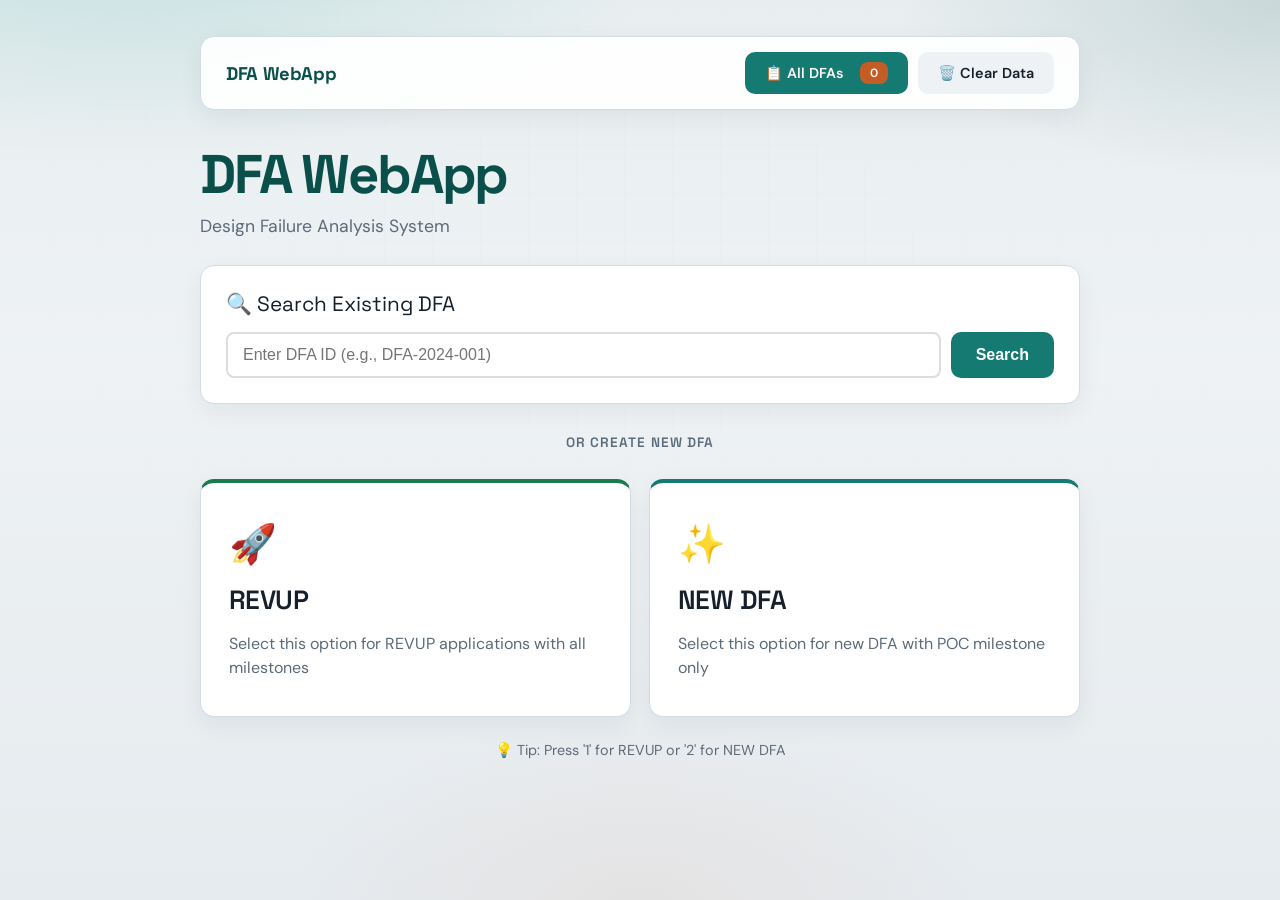
==== index.html @ c3fc1d06 "Add files via upload" ====
<!DOCTYPE html>
<html lang="en">
<head>
    <meta charset="UTF-8">
    <meta name="viewport" content="width=device-width, initial-scale=1.0">
    <link rel="preconnect" href="https://fonts.googleapis.com">
    <link rel="preconnect" href="https://fonts.gstatic.com" crossorigin>
    <link href="https://fonts.googleapis.com/css2?family=DM+Sans:ital,opsz,wght@0,9..40,400;0,9..40,500;0,9..40,600;0,9..40,700;1,9..40,400&family=Space+Grotesk:wght@500;600;700&display=swap" rel="stylesheet">
    <link rel="stylesheet" href="theme.css">

    <title>DFA WebApp - Selection</title>
    
    <style>
        * {
            margin: 0;
            padding: 0;
            box-sizing: border-box;
        }

        body {
            font-family: 'DM Sans', sans-serif;
            background: linear-gradient(145deg, #083B37 0%, #147A72 55%, #1A9B8E 100%);
            min-height: 100vh;
            display: flex;
            justify-content: center;
            align-items: center;
            padding: 20px;
        }

        .container {
            max-width: 900px;
            width: 100%;
        }

        /* Top Navigation Bar */
        .top-nav {
            background: white;
            padding: 15px 25px;
            border-radius: 15px;
            margin-bottom: 20px;
            box-shadow: 0 5px 15px rgba(0, 0, 0, 0.2);
            display: flex;
            justify-content: space-between;
            align-items: center;
            animation: fadeInDown 0.6s ease;
        }

        .nav-brand {
            font-size: 1.2rem;
            font-weight: 700;
            color: #147A72;
            display: flex;
            align-items: center;
            gap: 8px;
        }

        .nav-buttons {
            display: flex;
            gap: 10px;
        }

        .nav-btn {
            padding: 10px 20px;
            background: #147A72;
            color: white;
            border: none;
            border-radius: 8px;
            cursor: pointer;
            font-weight: 600;
            font-size: 0.9rem;
            transition: all 0.3s ease;
            display: inline-flex;
            align-items: center;
            gap: 8px;
            text-decoration: none;
        }

        .nav-btn:hover {
            background: #0F6660;
            transform: translateY(-2px);
            box-shadow: 0 5px 15px rgba(20, 122, 114, 0.3);
        }

        .nav-btn.secondary {
            background: #f1f1f1;
            color: #333;
        }

        .nav-btn.secondary:hover {
            background: #e0e0e0;
        }

        .header {
            text-align: center;
            color: white;
            margin-bottom: 50px;
            animation: fadeInDown 0.8s ease;
        }

        .header h1 {
            font-size: 3rem;
            margin-bottom: 10px;
            text-shadow: 2px 2px 4px rgba(0, 0, 0, 0.3);
        }

        .subtitle {
            font-size: 1.2rem;
            opacity: 0.9;
        }

        /* Search Section */
        .search-section {
            background: white;
            padding: 25px;
            border-radius: 15px;
            margin-bottom: 30px;
            box-shadow: 0 10px 30px rgba(0, 0, 0, 0.2);
            animation: fadeInDown 0.6s ease;
        }

        .search-title {
            font-size: 1.3rem;
            color: #333;
            margin-bottom: 15px;
            display: flex;
            align-items: center;
            gap: 10px;
        }

        .search-container {
            display: flex;
            gap: 10px;
        }

        .search-input {
            flex: 1;
            padding: 12px 15px;
            border: 2px solid #ddd;
            border-radius: 8px;
            font-size: 1rem;
            transition: all 0.3s ease;
        }

        .search-input:focus {
            outline: none;
            border-color: #147A72;
            box-shadow: 0 0 0 3px rgba(20, 122, 114, 0.1);
        }

        .search-btn {
            padding: 12px 25px;
            background: #147A72;
            color: white;
            border: none;
            border-radius: 8px;
            font-size: 1rem;
            font-weight: 600;
            cursor: pointer;
            transition: all 0.3s ease;
        }

        .search-btn:hover {
            background: #0F6660;
            transform: translateY(-2px);
        }

        .search-result {
            margin-top: 15px;
            padding: 15px;
            background: #f8f9fa;
            border-radius: 8px;
            display: none;
        }

        .search-result.show {
            display: block;
            animation: fadeIn 0.3s ease;
        }

        .search-result.error {
            background: #fee;
            color: #c33;
        }

        .search-result.success {
            background: #efe;
            color: #363;
        }

        .divider {
            text-align: center;
            color: white;
            margin: 30px 0;
            font-size: 1.1rem;
            font-weight: 600;
        }

        .selection-container {
            display: grid;
            grid-template-columns: repeat(auto-fit, minmax(300px, 1fr));
            gap: 30px;
            padding: 20px;
        }

        .selection-card {
            background: white;
            border-radius: 15px;
            padding: 40px 30px;
            text-align: center;
            cursor: pointer;
            transition: all 0.3s ease;
            box-shadow: 0 10px 30px rgba(0, 0, 0, 0.2);
            animation: fadeInUp 0.8s ease;
            position: relative;
            overflow: hidden;
        }

        .selection-card::before {
            content: '';
            position: absolute;
            top: 0;
            left: -100%;
            width: 100%;
            height: 100%;
            background: linear-gradient(90deg, transparent, rgba(255, 255, 255, 0.3), transparent);
            transition: left 0.5s;
        }

        .selection-card:hover::before {
            left: 100%;
        }

        .selection-card:hover {
            transform: translateY(-10px);
            box-shadow: 0 15px 40px rgba(0, 0, 0, 0.3);
        }

        .selection-card:active {
            transform: translateY(-5px) scale(0.98);
        }

        .icon {
            font-size: 4rem;
            margin-bottom: 20px;
            animation: bounce 2s infinite;
        }

        .selection-card:nth-child(1) .icon {
            animation-delay: 0s;
        }

        .selection-card:nth-child(2) .icon {
            animation-delay: 0.2s;
        }

        .selection-card h2 {
            color: #333;
            font-size: 2rem;
            margin-bottom: 15px;
            font-weight: 600;
        }

        .selection-card p {
            color: #666;
            font-size: 1rem;
            line-height: 1.5;
        }

        .revup-card {
            border-top: 5px solid #1B7A4E;
        }

        .newdfa-card {
            border-top: 5px solid #147A72;
        }

        /* Animations */
        @keyframes fadeInDown {
            from {
                opacity: 0;
                transform: translateY(-30px);
            }
            to {
                opacity: 1;
                transform: translateY(0);
            }
        }

        @keyframes fadeInUp {
            from {
                opacity: 0;
                transform: translateY(30px);
            }
            to {
                opacity: 1;
                transform: translateY(0);
            }
        }

        @keyframes fadeIn {
            from { opacity: 0; }
            to { opacity: 1; }
        }

        @keyframes bounce {
            0%, 20%, 50%, 80%, 100% {
                transform: translateY(0);
            }
            40% {
                transform: translateY(-10px);
            }
            60% {
                transform: translateY(-5px);
            }
        }

        /* Loading overlay */
        .loading-overlay {
            position: fixed;
            top: 0;
            left: 0;
            width: 100%;
            height: 100%;
            background: rgba(0, 0, 0, 0.8);
            display: none;
            justify-content: center;
            align-items: center;
            z-index: 1000;
            flex-direction: column;
            gap: 20px;
        }

        .loading-overlay.active {
            display: flex;
        }

        .spinner {
            width: 50px;
            height: 50px;
            border: 5px solid #f3f3f3;
            border-top: 5px solid #147A72;
            border-radius: 50%;
            animation: spin 1s linear infinite;
        }

        .loading-text {
            color: white;
            font-size: 1.2rem;
        }

        @keyframes spin {
            0% { transform: rotate(0deg); }
            100% { transform: rotate(360deg); }
        }

        .keyboard-hint {
            text-align: center;
            color: white;
            margin-top: 30px;
            font-size: 0.9rem;
            opacity: 0.7;
        }

        /* Responsive Design */
        @media (max-width: 768px) {
            .header h1 {
                font-size: 2rem;
            }
            
            .subtitle {
                font-size: 1rem;
            }
            
            .selection-container {
                grid-template-columns: 1fr;
                gap: 20px;
            }

            .selection-card {
                padding: 30px 20px;
            }

            .icon {
                font-size: 3rem;
            }

            .selection-card h2 {
                font-size: 1.5rem;
            }

            .search-container {
                flex-direction: column;
            }

            .top-nav {
                flex-direction: column;
                gap: 15px;
                align-items: stretch;
            }

            .nav-buttons {
                flex-direction: column;
            }

            .nav-btn {
                width: 100%;
                justify-content: center;
            }
        }

        /* Stats Badge */
        .stats-badge {
            background: #ff9800;
            color: white;
            padding: 3px 10px;
            border-radius: 12px;
            font-size: 0.75rem;
            font-weight: 600;
            margin-left: 8px;
        }
    

        /* Index — brand-first selection hub */
        body { padding: 24px 20px 40px !important; display: block !important; }
        .container { max-width: 880px; margin: 0 auto; padding-top: 12px; }
        .top-nav {
            background: rgba(255,255,255,0.92) !important; backdrop-filter: blur(10px);
            border: 1px solid #D3DBE3; border-radius: 14px !important;
            box-shadow: 0 8px 24px rgba(21,32,43,0.06) !important;
            animation: dfa-nav-in 0.5s cubic-bezier(0.22, 1, 0.36, 1) both;
        }
        .nav-brand {
            font-family: 'Space Grotesk', sans-serif !important; font-size: 1.15rem !important;
            color: #0B4F4A !important; letter-spacing: -0.02em;
        }
        .nav-btn { background: #147A72 !important; border-radius: 10px !important; font-family: 'DM Sans', sans-serif; }
        .nav-btn:hover { background: #0F6660 !important; box-shadow: 0 6px 16px rgba(20,122,114,0.25) !important; }
        .nav-btn.secondary { background: #EEF2F4 !important; color: #15202B !important; }
        .nav-btn.secondary:hover { background: #D3DBE3 !important; }
        .stats-badge { background: #C45C26 !important; border-radius: 8px !important; }
        .header {
            color: #15202B !important; text-align: left !important; margin: 36px 0 28px !important;
            animation: dfa-rise 0.55s cubic-bezier(0.22, 1, 0.36, 1) 0.05s both;
        }
        .header h1 {
            font-family: 'Space Grotesk', sans-serif !important;
            font-size: clamp(2.4rem, 6vw, 3.4rem) !important; color: #0B4F4A !important;
            text-shadow: none !important; letter-spacing: -0.04em; line-height: 1.05; margin-bottom: 12px !important;
        }
        .subtitle { font-size: 1.1rem !important; color: #5C6B7A !important; opacity: 1 !important; max-width: 36ch; }
        .search-section {
            border-radius: 14px !important; border: 1px solid #D3DBE3;
            box-shadow: 0 8px 24px rgba(21,32,43,0.06) !important;
            animation: dfa-rise 0.55s cubic-bezier(0.22, 1, 0.36, 1) 0.12s both;
        }
        .search-title { font-family: 'Space Grotesk', sans-serif; color: #15202B !important; }
        .search-input:focus { border-color: #147A72 !important; box-shadow: 0 0 0 3px rgba(20,122,114,0.12) !important; }
        .search-btn { background: #147A72 !important; border-radius: 10px !important; }
        .search-btn:hover { background: #0F6660 !important; }
        .divider {
            color: #5C6B7A !important; font-family: 'Space Grotesk', sans-serif;
            font-size: 0.85rem !important; letter-spacing: 0.08em; text-transform: uppercase;
            margin: 28px 0 !important; animation: dfa-fade 0.6s ease 0.2s both;
        }
        .selection-container { padding: 0 !important; gap: 18px !important; animation: dfa-rise 0.55s cubic-bezier(0.22, 1, 0.36, 1) 0.2s both; }
        .selection-card {
            border-radius: 14px !important; box-shadow: 0 8px 24px rgba(21,32,43,0.06) !important;
            border: 1px solid #D3DBE3; padding: 36px 28px !important; text-align: left !important;
        }
        .selection-card::before { display: none; }
        .selection-card:hover {
            transform: translateY(-4px) !important; border-color: #147A72;
            box-shadow: 0 14px 32px rgba(21,32,43,0.1) !important;
        }
        .revup-card { border-top: 4px solid #1B7A4E !important; }
        .newdfa-card { border-top: 4px solid #147A72 !important; }
        .selection-card h2 { font-family: 'Space Grotesk', sans-serif !important; color: #15202B !important; font-size: 1.65rem !important; }
        .selection-card p { color: #5C6B7A !important; }
        .icon { animation: none !important; font-size: 2.4rem !important; margin-bottom: 14px !important; }
        .keyboard-hint { color: #5C6B7A !important; opacity: 1 !important; margin-top: 24px !important; animation: dfa-fade 0.6s ease 0.35s both; }
        .spinner { border-top-color: #147A72 !important; }
        @media (max-width: 768px) {
            .header { text-align: center !important; }
            .header h1 { font-size: 2.2rem !important; }
            .subtitle { margin: 0 auto; }
        }

</style>
</head>
<body>
    <div class="container">
        <!-- Top Navigation -->
        <div class="top-nav">
            <div class="nav-brand">
                DFA WebApp
            </div>
            <div class="nav-buttons">
                <a href="all-dfas.html" class="nav-btn">
                    📋 All DFAs
                    <span class="stats-badge" id="dfaCountBadge">0</span>
                </a>
                <button class="nav-btn secondary" onclick="clearData()">
                    🗑️ Clear Data
                </button>
            </div>
        </div>

        <div class="header">
            <h1>DFA WebApp</h1>
            <p class="subtitle">Design Failure Analysis System</p>
        </div>

        <!-- Search Section -->
        <div class="search-section">
            <div class="search-title">
                🔍 Search Existing DFA
            </div>
            <div class="search-container">
                <input 
                    type="text" 
                    class="search-input" 
                    id="searchInput" 
                    placeholder="Enter DFA ID (e.g., DFA-2024-001)"
                >
                <button class="search-btn" onclick="searchDFA()">Search</button>
            </div>
            <div class="search-result" id="searchResult"></div>
        </div>

        <div class="divider">OR CREATE NEW DFA</div>
        
        <div class="selection-container">
            <div class="selection-card revup-card" onclick="navigateTo('revup')">
                <div class="icon">🚀</div>
                <h2>REVUP</h2>
                <p>Select this option for REVUP applications with all milestones</p>
            </div>
            
            <div class="selection-card newdfa-card" onclick="navigateTo('newdfa')">
                <div class="icon">✨</div>
                <h2>NEW DFA</h2>
                <p>Select this option for new DFA with POC milestone only</p>
            </div>
        </div>

        <div class="keyboard-hint">
            💡 Tip: Press '1' for REVUP or '2' for NEW DFA
        </div>
    </div>

    <div class="loading-overlay" id="loadingOverlay">
        <div class="spinner"></div>
        <div class="loading-text">Initializing...</div>
    </div>

    <script>
        // Generate unique DFA ID
        function generateDFAId() {
            const year = new Date().getFullYear();
            const timestamp = Date.now();
            const random = Math.floor(Math.random() * 1000).toString().padStart(3, '0');
            return `DFA-${year}-${random}-${timestamp.toString().slice(-6)}`;
        }

        // Initialize DFA data structure
        function initializeDFAData() {
            if (!localStorage.getItem('dfaList')) {
                localStorage.setItem('dfaList', JSON.stringify([]));
            }
            updateDFACount();
        }

        // Update DFA count badge
        function updateDFACount() {
            const allDFAData = JSON.parse(localStorage.getItem('allDFAData') || '{}');
            const count = Object.keys(allDFAData).length;
            document.getElementById('dfaCountBadge').textContent = count;
        }

        // Create new DFA
        function createNewDFA(applicationType) {
            const dfaId = generateDFAId();
            const dfaData = {
                dfaId: dfaId,
                metadata: {
                    createdAt: new Date().toISOString(),
                    lastUpdated: new Date().toISOString(),
                    currentStep: 0,
                    completedSteps: [],
                    applicationType: applicationType,
                    status: 'in-progress'
                },
                selection: {
                    type: applicationType,
                    selectedAt: new Date().toISOString()
                },
                revup: {},
                pfd: {},
                amr: {},
                facilityAnalysis: [],
                report: {}
            };

            localStorage.setItem('currentDFA', JSON.stringify(dfaData));

            const dfaList = JSON.parse(localStorage.getItem('dfaList') || '[]');
            dfaList.push({
                dfaId: dfaId,
                applicationType: applicationType,
                createdAt: dfaData.metadata.createdAt,
                status: 'in-progress'
            });
            localStorage.setItem('dfaList', JSON.stringify(dfaList));

            console.log('New DFA created:', dfaId);
            return dfaId;
        }

        // Search DFA
        function searchDFA() {
            const searchInput = document.getElementById('searchInput');
            const searchResult = document.getElementById('searchResult');
            const dfaId = searchInput.value.trim();

            if (!dfaId) {
                searchResult.className = 'search-result error show';
                searchResult.textContent = '⚠️ Please enter a DFA ID';
                return;
            }

            const dfaList = JSON.parse(localStorage.getItem('dfaList') || '[]');
            const found = dfaList.find(dfa => dfa.dfaId === dfaId);

            if (found) {
                const allDFAs = JSON.parse(localStorage.getItem('allDFAData') || '{}');
                const dfaData = allDFAs[dfaId];

                if (dfaData) {
                    localStorage.setItem('currentDFA', JSON.stringify(dfaData));
                    searchResult.className = 'search-result success show';
                    searchResult.innerHTML = `
                        ✓ DFA Found: ${dfaId}<br>
                        Type: ${found.applicationType}<br>
                        Status: ${found.status}<br>
                        <button class="search-btn" style="margin-top: 10px;" onclick="loadDFA('${dfaId}')">Load DFA</button>
                    `;
                } else {
                    searchResult.className = 'search-result error show';
                    searchResult.textContent = '⚠️ DFA data corrupted or missing';
                }
            } else {
                searchResult.className = 'search-result error show';
                searchResult.textContent = '❌ DFA ID not found';
            }
        }

        function loadDFA(dfaId) {
            const allDFAs = JSON.parse(localStorage.getItem('allDFAData') || '{}');
            const dfaData = allDFAs[dfaId];
            
            if (dfaData) {
                localStorage.setItem('currentDFA', JSON.stringify(dfaData));
                window.location.href = 'report.html';
            }
        }

        window.addEventListener('load', function() {
            initializeDFAData();
        });

        function navigateTo(selection) {
            const card = event.currentTarget;
            card.style.transform = 'scale(0.95)';
            
            const overlay = document.getElementById('loadingOverlay');
            overlay.classList.add('active');
            
            const dfaId = createNewDFA(selection);
            
            setTimeout(() => {
                if (selection === 'revup') {
                    window.location.href = 'revup.html';
                } else if (selection === 'newdfa') {
                    window.location.href = 'newdfa.html';
                }
            }, 800);
        }

        // Keyboard navigation
        document.addEventListener('keydown', (e) => {
            if (e.key === '1') {
                document.querySelector('.revup-card').click();
            } else if (e.key === '2') {
                document.querySelector('.newdfa-card').click();
            } else if (e.key === 'Enter' && document.activeElement.id === 'searchInput') {
                searchDFA();
            }
        });

        function clearData() {
            const count = Object.keys(JSON.parse(localStorage.getItem('allDFAData') || '{}')).length;
            
            if (count === 0) {
                alert('No data to clear');
                return;
            }

            if (confirm(`Are you sure you want to clear all ${count} DFA(s)? This action cannot be undone.`)) {
                localStorage.removeItem('allDFAData');
                localStorage.removeItem('dfaList');
                localStorage.removeItem('currentDFA');
                initializeDFAData();
                alert('✓ All data cleared successfully!');
                updateDFACount();
            }
        }
    </script>
</body>
</html>
---- theme.css ----
/* DFA WebApp — “Precision Teal” design system
   Engineering product UI: deep teal + slate, no purple/indigo AI look */

@import url('https://fonts.googleapis.com/css2?family=DM+Sans:ital,opsz,wght@0,9..40,400;0,9..40,500;0,9..40,600;0,9..40,700;1,9..40,400&family=Space+Grotesk:wght@500;600;700&display=swap');

:root {
  --brand: #0B4F4A;
  --brand-deep: #083B37;
  --brand-mid: #147A72;
  --brand-bright: #1A9B8E;
  --brand-soft: #E6F5F3;
  --accent: #C45C26;
  --accent-soft: #FDF0E9;
  --ink: #15202B;
  --ink-muted: #5C6B7A;
  --ink-faint: #8A97A5;
  --paper: #EEF2F4;
  --paper-warm: #F7F5F2;
  --surface: #FFFFFF;
  --line: #D3DBE3;
  --line-strong: #B8C4CF;
  --success: #1B7A4E;
  --success-soft: #E6F5ED;
  --warning: #B45309;
  --warning-soft: #FEF3C7;
  --danger: #B91C1C;
  --danger-soft: #FEE2E2;
  --info: #1D5F8A;
  --info-soft: #E8F2F8;
  --font-display: 'Space Grotesk', sans-serif;
  --font-body: 'DM Sans', sans-serif;
  --font-mono: 'DM Sans', ui-monospace, monospace;
  --radius-sm: 8px;
  --radius: 12px;
  --radius-lg: 18px;
  --shadow-sm: 0 2px 8px rgba(21, 32, 43, 0.06);
  --shadow-md: 0 8px 24px rgba(21, 32, 43, 0.08);
  --shadow-lg: 0 16px 40px rgba(21, 32, 43, 0.12);
  --ease: cubic-bezier(0.22, 1, 0.36, 1);
  --primary-color: var(--brand-mid);
  --secondary-color: var(--brand-deep);
  --primary-gradient: linear-gradient(145deg, var(--brand-deep) 0%, var(--brand-mid) 55%, var(--brand-bright) 100%);
  --secondary-gradient: linear-gradient(145deg, #1A3A4A 0%, #147A72 100%);
  --success-gradient: linear-gradient(145deg, #1B7A4E 0%, #2D9B6A 100%);
  --warning-gradient: linear-gradient(145deg, #B45309 0%, #D97706 100%);
  --purple-gradient: linear-gradient(145deg, var(--brand) 0%, var(--brand-bright) 100%);
  --text-dark: var(--ink);
  --text-light: var(--ink-muted);
  --bg-light: var(--paper);
  --border-color: var(--line);
  --shadow-xl: var(--shadow-lg);
  --danger-color: var(--danger);
  --success-color: var(--success);
  --warning-color: var(--warning);
}

/* Atmosphere */
body {
  font-family: var(--font-body) !important;
  color: var(--ink);
  background-color: var(--paper) !important;
  background-image:
    radial-gradient(ellipse 80% 50% at 10% -10%, rgba(26, 155, 142, 0.18), transparent 55%),
    radial-gradient(ellipse 60% 40% at 100% 0%, rgba(11, 79, 74, 0.14), transparent 50%),
    radial-gradient(ellipse 50% 40% at 50% 100%, rgba(196, 92, 38, 0.06), transparent 55%),
    linear-gradient(180deg, #E8EEF0 0%, #EEF2F4 40%, #E6EBEF 100%) !important;
  background-attachment: fixed;
  min-height: 100vh;
  -webkit-font-smoothing: antialiased;
}

body::before {
  content: '';
  position: fixed;
  inset: 0;
  pointer-events: none;
  z-index: 0;
  opacity: 0.35;
  background-image:
    linear-gradient(rgba(21, 32, 43, 0.03) 1px, transparent 1px),
    linear-gradient(90deg, rgba(21, 32, 43, 0.03) 1px, transparent 1px);
  background-size: 48px 48px;
  mask-image: radial-gradient(ellipse 70% 60% at 50% 30%, black, transparent);
}

/* Keep page content above the grid; do not force position on overlays */
body > .container,
body > .top-nav {
  position: relative;
  z-index: 1;
}

h1, h2, h3, .nav-brand, .report-title, .header h1, .header-text h1 {
  font-family: var(--font-display);
  letter-spacing: -0.02em;
}

/* Motions */
@keyframes dfa-rise {
  from { opacity: 0; transform: translateY(18px); }
  to { opacity: 1; transform: translateY(0); }
}

@keyframes dfa-fade {
  from { opacity: 0; }
  to { opacity: 1; }
}

@keyframes dfa-nav-in {
  from { opacity: 0; transform: translateY(-12px); }
  to { opacity: 1; transform: translateY(0); }
}

@keyframes dfa-scale-in {
  from { opacity: 0; transform: scale(0.96); }
  to { opacity: 1; transform: scale(1); }
}

.dfa-reveal {
  animation: dfa-rise 0.55s var(--ease) both;
}

.dfa-reveal-delay-1 { animation-delay: 0.08s; }
.dfa-reveal-delay-2 { animation-delay: 0.16s; }
.dfa-reveal-delay-3 { animation-delay: 0.24s; }
.dfa-reveal-delay-4 { animation-delay: 0.32s; }

@media (prefers-reduced-motion: reduce) {
  *, *::before, *::after {
    animation-duration: 0.01ms !important;
    animation-iteration-count: 1 !important;
    transition-duration: 0.01ms !important;
  }
}
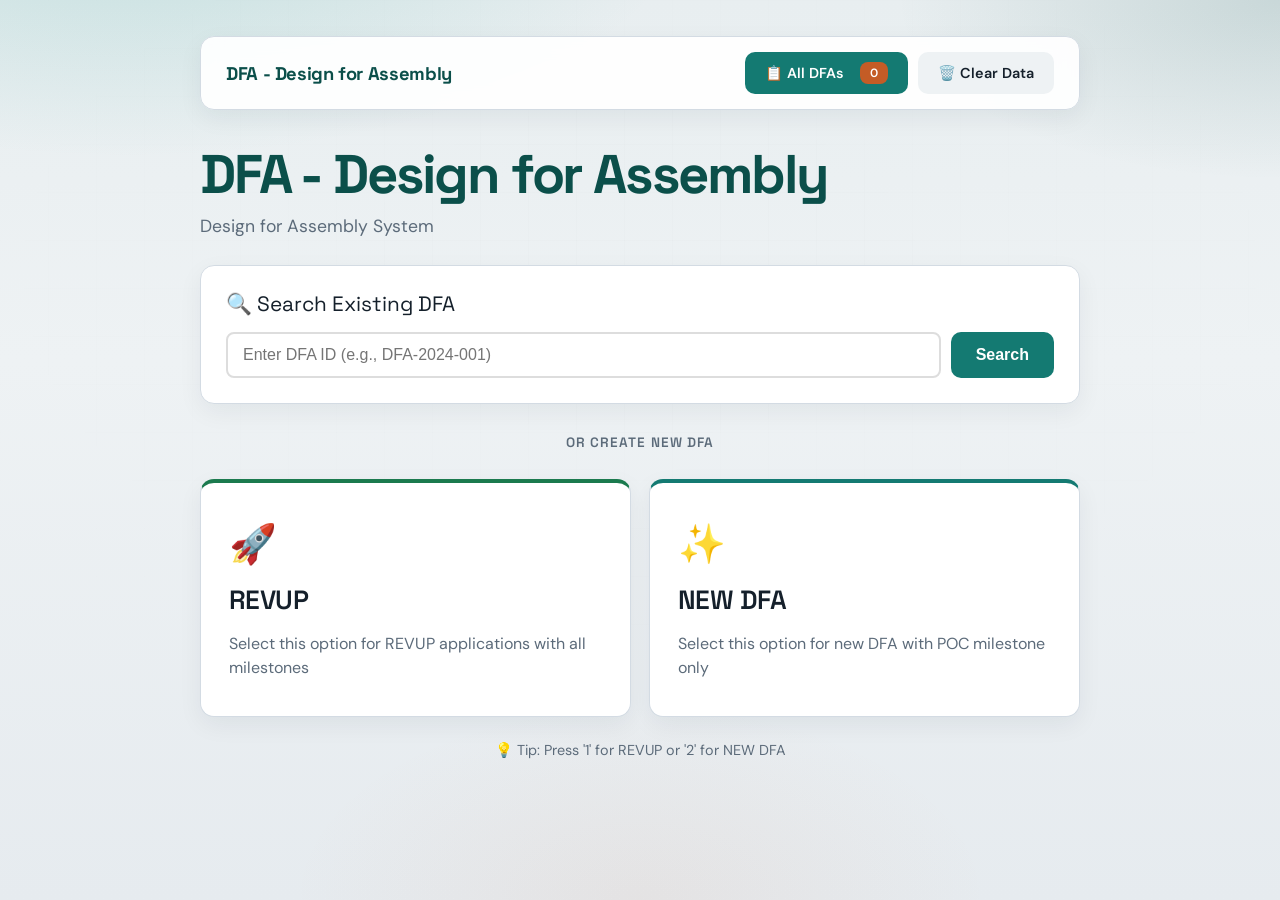
==== commit 2e787571: "Rename product to DFA - Design for Assembly Replace incorrect Design Failure Analysis branding acros" ====
--- a/index.html
+++ b/index.html
@@ -8,7 +8,7 @@
     <link href="https://fonts.googleapis.com/css2?family=DM+Sans:ital,opsz,wght@0,9..40,400;0,9..40,500;0,9..40,600;0,9..40,700;1,9..40,400&family=Space+Grotesk:wght@500;600;700&display=swap" rel="stylesheet">
     <link rel="stylesheet" href="theme.css">
 
-    <title>DFA WebApp - Selection</title>
+    <title>DFA - Design for Assembly</title>
     
     <style>
         * {
@@ -492,7 +492,7 @@
         <!-- Top Navigation -->
         <div class="top-nav">
             <div class="nav-brand">
-                DFA WebApp
+                DFA - Design for Assembly
             </div>
             <div class="nav-buttons">
                 <a href="all-dfas.html" class="nav-btn">
@@ -506,8 +506,8 @@
         </div>
 
         <div class="header">
-            <h1>DFA WebApp</h1>
-            <p class="subtitle">Design Failure Analysis System</p>
+            <h1>DFA - Design for Assembly</h1>
+            <p class="subtitle">Design for Assembly System</p>
         </div>
 
         <!-- Search Section -->
--- a/theme.css
+++ b/theme.css
@@ -1,4 +1,4 @@
-/* DFA WebApp — “Precision Teal” design system
+/* DFA - Design for Assembly — “Precision Teal” design system
    Engineering product UI: deep teal + slate, no purple/indigo AI look */
 
 @import url('https://fonts.googleapis.com/css2?family=DM+Sans:ital,opsz,wght@0,9..40,400;0,9..40,500;0,9..40,600;0,9..40,700;1,9..40,400&family=Space+Grotesk:wght@500;600;700&display=swap');
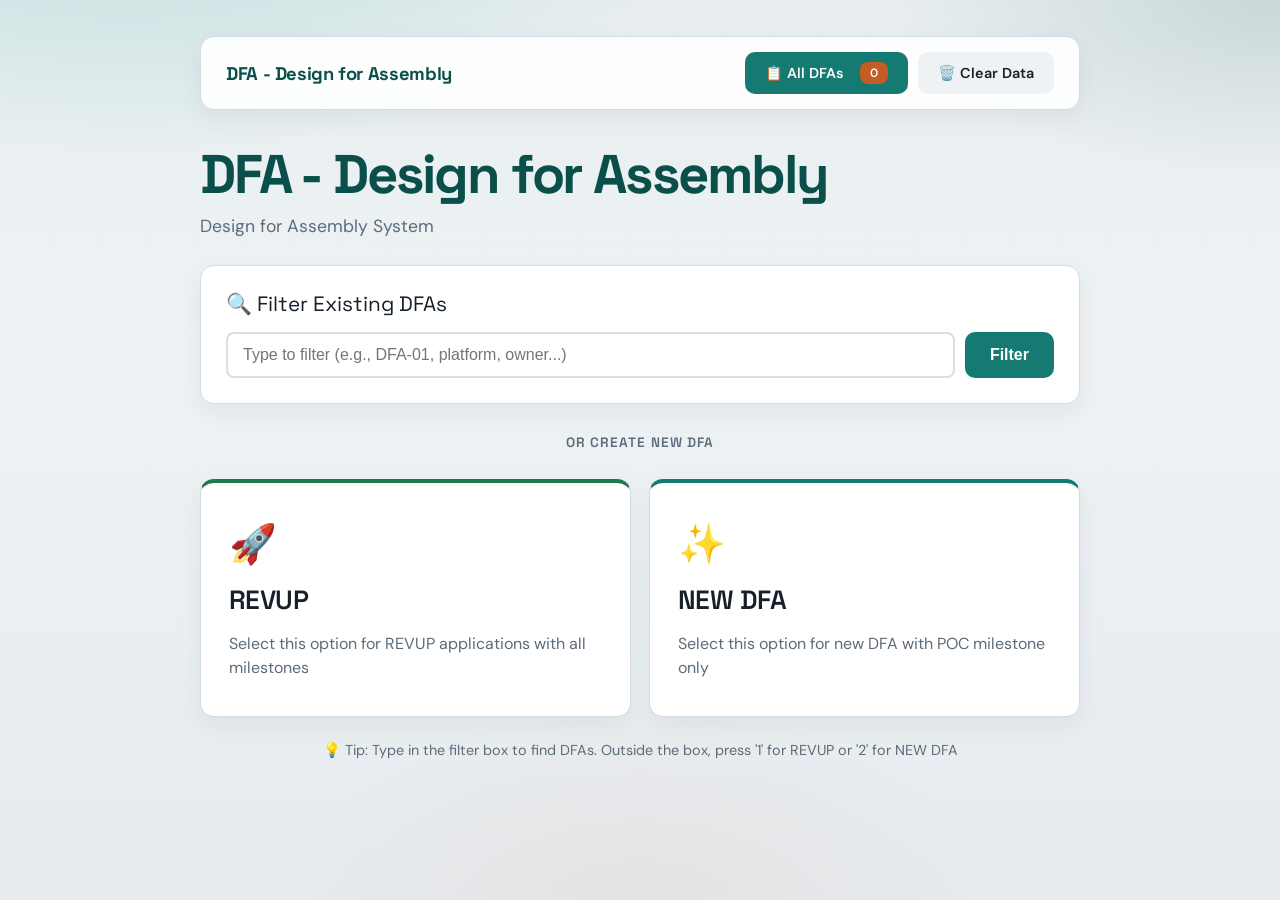
==== commit f307febf: "Make index DFA search a live filter, not create shortcuts Typing DFA-01 no longer triggers REVUP via" ====
--- a/index.html
+++ b/index.html
@@ -185,6 +185,87 @@
         .search-result.success {
             background: #efe;
             color: #363;
+        }
+
+        .filter-results {
+            margin-top: 14px;
+            display: none;
+            max-height: 320px;
+            overflow-y: auto;
+            border: 1px solid #D3DBE3;
+            border-radius: 10px;
+            background: #fff;
+        }
+
+        .filter-results.show {
+            display: block;
+        }
+
+        .filter-meta {
+            padding: 10px 14px;
+            font-size: 0.85rem;
+            color: #5C6B7A;
+            border-bottom: 1px solid #E8EEF0;
+            background: #F7F9FA;
+        }
+
+        .filter-item {
+            display: flex;
+            align-items: center;
+            justify-content: space-between;
+            gap: 12px;
+            padding: 12px 14px;
+            border-bottom: 1px solid #EEF2F4;
+            cursor: pointer;
+            transition: background 0.15s ease;
+        }
+
+        .filter-item:last-child {
+            border-bottom: none;
+        }
+
+        .filter-item:hover {
+            background: #E6F5F3;
+        }
+
+        .filter-item-main {
+            min-width: 0;
+        }
+
+        .filter-item-id {
+            font-weight: 700;
+            color: #0B4F4A;
+            font-family: 'Space Grotesk', sans-serif;
+        }
+
+        .filter-item-meta {
+            font-size: 0.82rem;
+            color: #5C6B7A;
+            margin-top: 2px;
+        }
+
+        .filter-type {
+            flex-shrink: 0;
+            padding: 4px 10px;
+            border-radius: 999px;
+            font-size: 0.75rem;
+            font-weight: 700;
+        }
+
+        .filter-type.revup {
+            background: #E6F5ED;
+            color: #1B7A4E;
+        }
+
+        .filter-type.newdfa {
+            background: #E6F5F3;
+            color: #0B4F4A;
+        }
+
+        .filter-empty {
+            padding: 16px 14px;
+            color: #5C6B7A;
+            font-size: 0.9rem;
         }
 
         .divider {
@@ -513,17 +594,20 @@
         <!-- Search Section -->
         <div class="search-section">
             <div class="search-title">
-                🔍 Search Existing DFA
+                🔍 Filter Existing DFAs
             </div>
             <div class="search-container">
                 <input 
                     type="text" 
                     class="search-input" 
                     id="searchInput" 
-                    placeholder="Enter DFA ID (e.g., DFA-2024-001)"
+                    placeholder="Type to filter (e.g., DFA-01, platform, owner...)"
+                    autocomplete="off"
+                    oninput="filterDFAs()"
                 >
-                <button class="search-btn" onclick="searchDFA()">Search</button>
+                <button class="search-btn" type="button" onclick="filterDFAs()">Filter</button>
             </div>
+            <div class="filter-results" id="filterResults"></div>
             <div class="search-result" id="searchResult"></div>
         </div>
 
@@ -544,7 +628,7 @@
         </div>
 
         <div class="keyboard-hint">
-            💡 Tip: Press '1' for REVUP or '2' for NEW DFA
+            💡 Tip: Type in the filter box to find DFAs. Outside the box, press '1' for REVUP or '2' for NEW DFA
         </div>
     </div>
 
@@ -616,42 +700,88 @@
             return dfaId;
         }
 
-        // Search DFA
-        function searchDFA() {
+        function getAllStoredDFAs() {
+            const allDFAs = JSON.parse(localStorage.getItem('allDFAData') || '{}');
+            return Object.values(allDFAs).sort(function(a, b) {
+                return new Date(b.metadata && b.metadata.createdAt || 0) - new Date(a.metadata && a.metadata.createdAt || 0);
+            });
+        }
+
+        function dfaMatchesQuery(dfa, query) {
+            if (!query) return true;
+            const src = dfa.revup || dfa.newdfa || {};
+            const haystack = [
+                dfa.dfaId,
+                dfa.metadata && dfa.metadata.applicationType,
+                dfa.metadata && dfa.metadata.status,
+                src.platform,
+                src.swimlanes,
+                src.dfaOwner,
+                src.tcNumber,
+                src.tcDescription,
+                src.milestone,
+                src.versionNumber
+            ].filter(Boolean).join(' ').toLowerCase();
+            return haystack.includes(query);
+        }
+
+        function filterDFAs() {
             const searchInput = document.getElementById('searchInput');
+            const filterResults = document.getElementById('filterResults');
             const searchResult = document.getElementById('searchResult');
-            const dfaId = searchInput.value.trim();
-
-            if (!dfaId) {
-                searchResult.className = 'search-result error show';
-                searchResult.textContent = '⚠️ Please enter a DFA ID';
+            const query = (searchInput.value || '').trim().toLowerCase();
+
+            searchResult.className = 'search-result';
+            searchResult.innerHTML = '';
+
+            if (!query) {
+                filterResults.className = 'filter-results';
+                filterResults.innerHTML = '';
                 return;
             }
 
-            const dfaList = JSON.parse(localStorage.getItem('dfaList') || '[]');
-            const found = dfaList.find(dfa => dfa.dfaId === dfaId);
-
-            if (found) {
-                const allDFAs = JSON.parse(localStorage.getItem('allDFAData') || '{}');
-                const dfaData = allDFAs[dfaId];
-
-                if (dfaData) {
-                    localStorage.setItem('currentDFA', JSON.stringify(dfaData));
-                    searchResult.className = 'search-result success show';
-                    searchResult.innerHTML = `
-                        ✓ DFA Found: ${dfaId}<br>
-                        Type: ${found.applicationType}<br>
-                        Status: ${found.status}<br>
-                        <button class="search-btn" style="margin-top: 10px;" onclick="loadDFA('${dfaId}')">Load DFA</button>
-                    `;
-                } else {
-                    searchResult.className = 'search-result error show';
-                    searchResult.textContent = '⚠️ DFA data corrupted or missing';
-                }
-            } else {
-                searchResult.className = 'search-result error show';
-                searchResult.textContent = '❌ DFA ID not found';
-            }
+            const matches = getAllStoredDFAs().filter(function(dfa) {
+                return dfaMatchesQuery(dfa, query);
+            });
+
+            filterResults.className = 'filter-results show';
+            if (!matches.length) {
+                filterResults.innerHTML = `<div class="filter-empty">No DFAs match “${escapeHtml(searchInput.value.trim())}”</div>`;
+                return;
+            }
+
+            const rows = matches.map(function(dfa) {
+                const type = (dfa.metadata && dfa.metadata.applicationType) || 'newdfa';
+                const src = dfa.revup || dfa.newdfa || {};
+                const status = (dfa.metadata && dfa.metadata.status) || 'in-progress';
+                const platform = src.platform || '—';
+                const owner = src.dfaOwner || '—';
+                const typeLabel = type === 'revup' ? 'REVUP' : 'NEW DFA';
+                const typeClass = type === 'revup' ? 'revup' : 'newdfa';
+                const safeId = String(dfa.dfaId).replace(/'/g, "\\'");
+                return `
+                    <div class="filter-item" onclick="loadDFA('${safeId}')" title="Open this DFA">
+                        <div class="filter-item-main">
+                            <div class="filter-item-id">${escapeHtml(dfa.dfaId)}</div>
+                            <div class="filter-item-meta">${escapeHtml(platform)} · ${escapeHtml(owner)} · ${escapeHtml(status)}</div>
+                        </div>
+                        <span class="filter-type ${typeClass}">${typeLabel}</span>
+                    </div>
+                `;
+            }).join('');
+
+            filterResults.innerHTML = `
+                <div class="filter-meta">${matches.length} match${matches.length === 1 ? '' : 'es'} for “${escapeHtml(searchInput.value.trim())}”</div>
+                ${rows}
+            `;
+        }
+
+        function escapeHtml(value) {
+            return String(value || '')
+                .replace(/&/g, '&amp;')
+                .replace(/</g, '&lt;')
+                .replace(/>/g, '&gt;')
+                .replace(/"/g, '&quot;');
         }
 
         function loadDFA(dfaId) {
@@ -675,7 +805,7 @@
             const overlay = document.getElementById('loadingOverlay');
             overlay.classList.add('active');
             
-            const dfaId = createNewDFA(selection);
+            createNewDFA(selection);
             
             setTimeout(() => {
                 if (selection === 'revup') {
@@ -686,14 +816,26 @@
             }, 800);
         }
 
-        // Keyboard navigation
+        function isTypingInField() {
+            const el = document.activeElement;
+            if (!el) return false;
+            const tag = (el.tagName || '').toLowerCase();
+            return tag === 'input' || tag === 'textarea' || tag === 'select' || el.isContentEditable;
+        }
+
+        // Keyboard navigation — ignore while typing in search/filter
         document.addEventListener('keydown', (e) => {
+            if (isTypingInField()) {
+                if (e.key === 'Enter' && document.activeElement.id === 'searchInput') {
+                    e.preventDefault();
+                    filterDFAs();
+                }
+                return;
+            }
             if (e.key === '1') {
                 document.querySelector('.revup-card').click();
             } else if (e.key === '2') {
                 document.querySelector('.newdfa-card').click();
-            } else if (e.key === 'Enter' && document.activeElement.id === 'searchInput') {
-                searchDFA();
             }
         });
 
